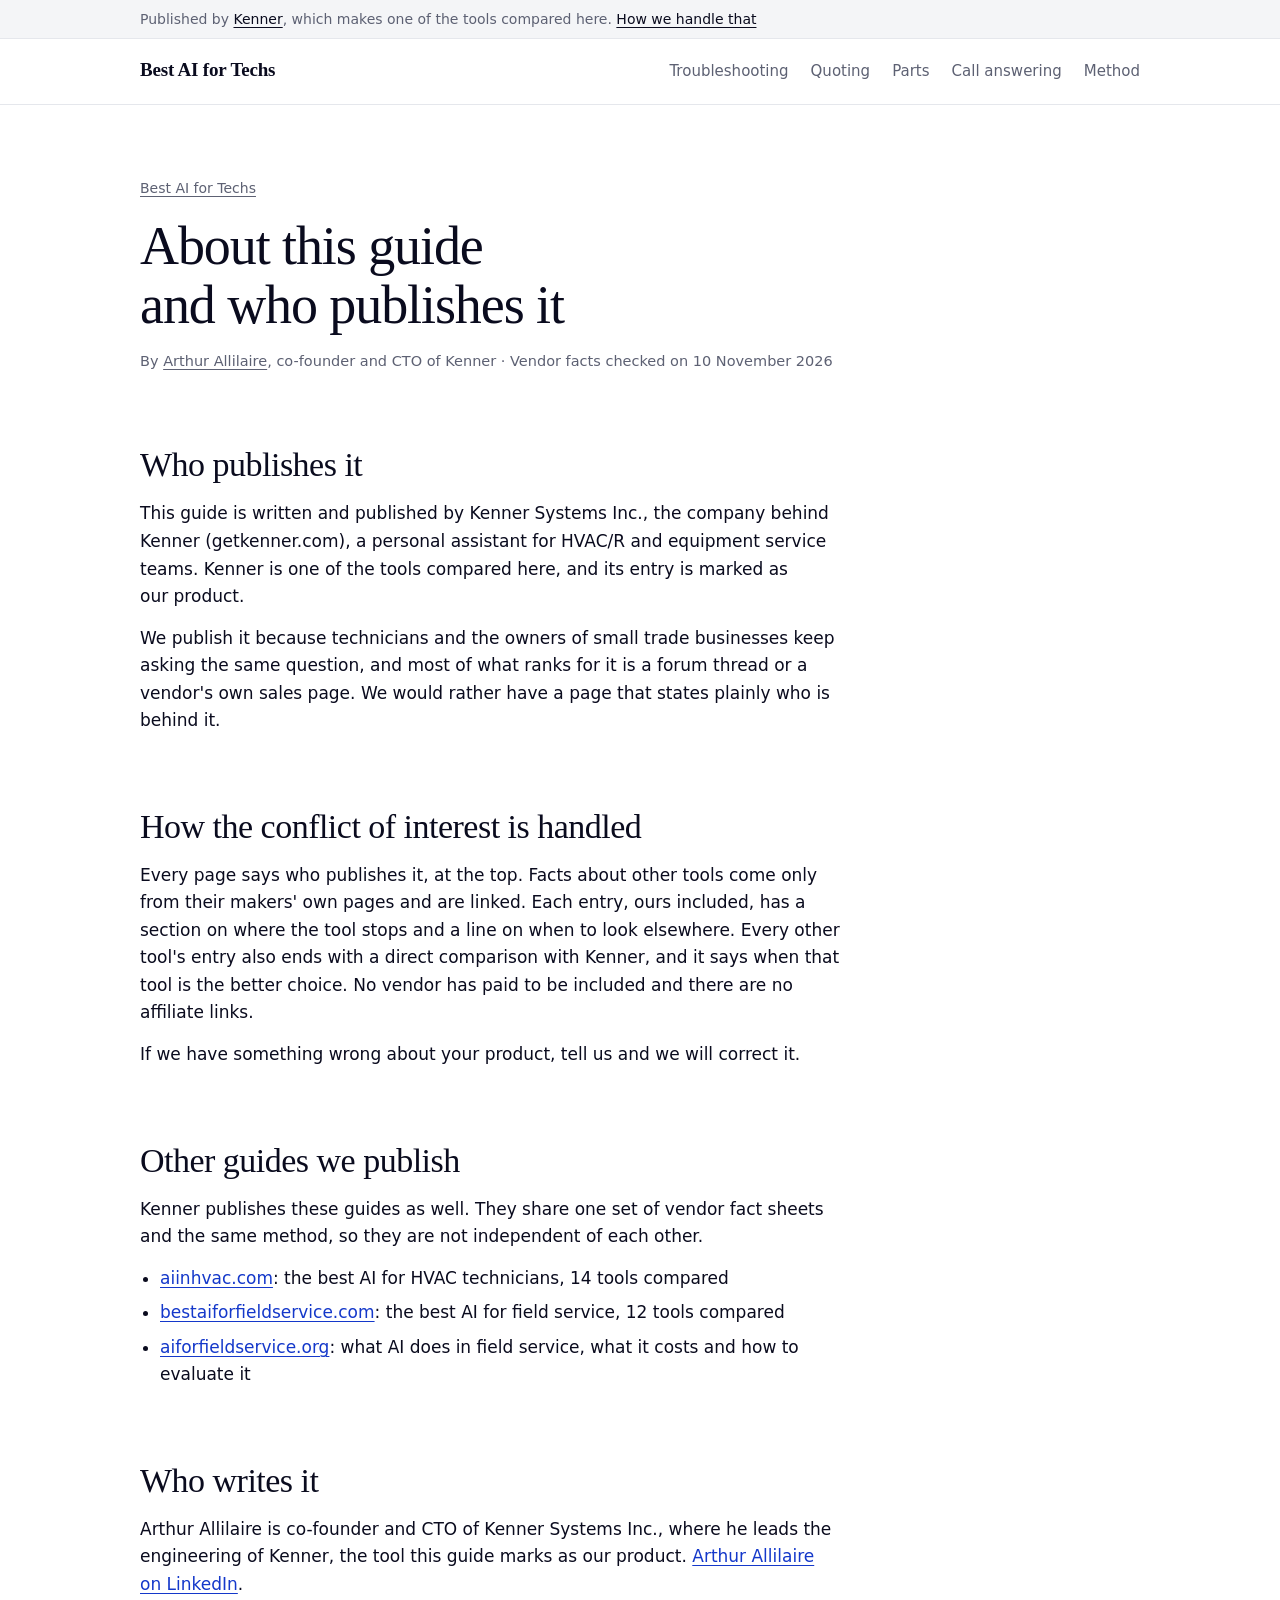
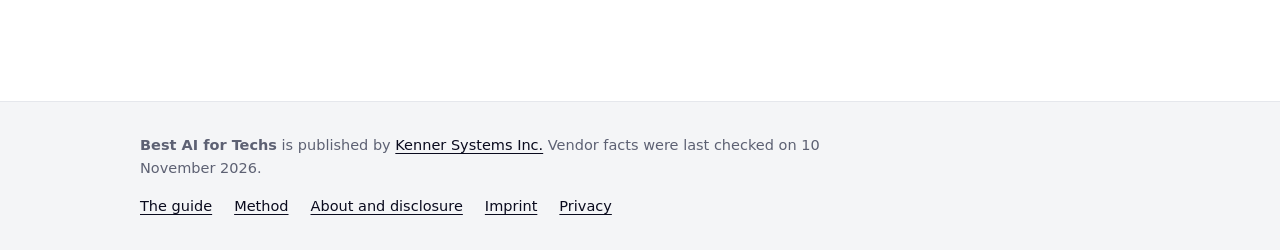
==== about/index.html @ 4cb196f0 "Publish bestaifortechs.com" ====
<!doctype html>
<html lang="en">
<head>
<meta charset="utf-8">
<meta name="viewport" content="width=device-width,initial-scale=1">
<title>About this guide and who publishes it - Best AI for Techs</title>
<meta name="description" content="This guide is published by Kenner Systems Inc., which makes one of the tools it compares. Here is how that is handled.">
<link rel="canonical" href="https://bestaifortechs.com/about/">
<meta property="og:url" content="https://bestaifortechs.com/about/">
<meta property="og:type" content="article">
<meta property="og:site_name" content="Best AI for Techs">
<meta property="og:title" content="About this guide and who publishes it">
<meta property="og:description" content="This guide is published by Kenner Systems Inc., which makes one of the tools it compares. Here is how that is handled.">
<meta name="twitter:card" content="summary">
<link rel="icon" href="data:image/svg+xml,%3Csvg xmlns='http://www.w3.org/2000/svg' viewBox='0 0 32 32'%3E%3Crect width='32' height='32' rx='7' fill='%231438CA'/%3E%3Cpath d='M9 16.5l4.5 4.5L23 11' fill='none' stroke='%23fff' stroke-width='3' stroke-linecap='round' stroke-linejoin='round'/%3E%3C/svg%3E">
<link rel="stylesheet" href="../style.css">
<script type="application/ld+json">
{
 "@context": "https://schema.org",
 "@graph": [
  {
   "@type": "WebSite",
   "@id": "https://bestaifortechs.com/#website",
   "url": "https://bestaifortechs.com/",
   "name": "Best AI for Techs",
   "publisher": {
    "@type": "Organization",
    "@id": "https://getkenner.com/#organization",
    "name": "Kenner",
    "legalName": "Kenner Systems Inc.",
    "url": "https://getkenner.com/"
   }
  },
  {
   "@type": "BreadcrumbList",
   "itemListElement": [
    {
     "@type": "ListItem",
     "position": 1,
     "name": "Best AI for Techs",
     "item": "https://bestaifortechs.com/"
    },
    {
     "@type": "ListItem",
     "position": 2,
     "name": "About this guide and who publishes it",
     "item": "https://bestaifortechs.com/about/"
    }
   ]
  }
 ]
}
</script>
</head>
<body>
<p class="disclosure"><span class="wrap">Published by <a href="https://getkenner.com/">Kenner</a>, which makes one of the tools compared here. <a href="../about/">How we handle that</a></span></p>
<header class="top">
  <div class="wrap top-in">
    <a class="name" href="../">Best AI for Techs</a>
    <nav aria-label="Guides"><a href="../troubleshooting/">Troubleshooting</a><a href="../quoting/">Quoting</a><a href="../parts/">Parts</a><a href="../call-answering/">Call answering</a><a href="../method/">Method</a></nav>
  </div>
</header>
<main class="wrap">
<article>
<p class="crumb"><a href="../">Best AI for Techs</a></p>
<h1>About this guide and who publishes it</h1>
<p class="byline">By <a href="../about/#author">Arthur Allilaire</a>, co-founder and CTO of Kenner · Vendor facts checked on <time datetime="2026-11-10">10 November 2026</time></p>
<section>
<h2>Who publishes it</h2>
<p>This guide is written and published by Kenner Systems Inc., the company behind Kenner (getkenner.com), a personal assistant for HVAC/R and equipment service teams. Kenner is one of the tools compared here, and its entry is marked as our product.</p>
<p>We publish it because technicians and the owners of small trade businesses keep asking the same question, and most of what ranks for it is a forum thread or a vendor&#x27;s own sales page. We would rather have a page that states plainly who is behind it.</p>
</section>
<section>
<h2>How the conflict of interest is handled</h2>
<p>Every page says who publishes it, at the top. Facts about other tools come only from their makers&#x27; own pages and are linked. Each entry, ours included, has a section on where the tool stops and a line on when to look elsewhere. Every other tool&#x27;s entry also ends with a direct comparison with Kenner, and it says when that tool is the better choice. No vendor has paid to be included and there are no affiliate links.</p>
<p>If we have something wrong about your product, tell us and we will correct it.</p>
</section>
<section id="sites">
<h2>Other guides we publish</h2>
<p>Kenner publishes these guides as well. They share one set of vendor fact sheets and the same method, so they are not independent of each other.</p>
<ul><li><a href="https://aiinhvac.com/">aiinhvac.com</a>: the best AI for HVAC technicians, 14 tools compared</li><li><a href="https://bestaiforfieldservice.com/">bestaiforfieldservice.com</a>: the best AI for field service, 12 tools compared</li><li><a href="https://aiforfieldservice.org/">aiforfieldservice.org</a>: what AI does in field service, what it costs and how to evaluate it</li></ul>
</section>
<section id="author">
<h2>Who writes it</h2>
<p>Arthur Allilaire is co-founder and CTO of Kenner Systems Inc., where he leads the engineering of Kenner, the tool this guide marks as our product. <a href="https://www.linkedin.com/in/arthur-allilaire/" rel="noopener">Arthur Allilaire on LinkedIn</a>.</p>
</section>
</article>
</main>
<footer>
  <div class="wrap foot">
    <p><strong>Best AI for Techs</strong> is published by <a href="https://getkenner.com/">Kenner Systems Inc.</a> Vendor facts were last checked on 10 November 2026.</p>
    <p><a href="../">The guide</a><a href="../method/">Method</a><a href="../about/">About and disclosure</a><a href="https://getkenner.com/legal.html#imprint">Imprint</a><a href="https://getkenner.com/legal.html#privacy">Privacy</a></p>
  </div>
</footer>
</body>
</html>
---- style.css ----
/* No web fonts and no scripts: AI crawlers give up on slow pages and do not run JavaScript. */
:root{
  --ink:#0A0B1E; --muted:#5D6173; --line:#E5E7EC; --line-2:#DADDE3; --ground:#F4F5F7; --paper:#FFFFFF; --accent:#1438CA;
  --good:#1F7A48; --good-bg:#E6F6EC;
  --serif:"Iowan Old Style","Palatino Linotype",Palatino,Georgia,serif;
  --sans:system-ui,-apple-system,"Segoe UI",Roboto,"Helvetica Neue",Arial,sans-serif;
  --g:20px;
  color-scheme:light;
}
@media (min-width:900px){:root{--g:40px}}
*{box-sizing:border-box}
html{scroll-behavior:smooth;-webkit-text-size-adjust:100%}
@media (prefers-reduced-motion:reduce){html{scroll-behavior:auto}}
body{margin:0;background:var(--paper);color:var(--ink);font:400 17px/1.62 var(--sans);-webkit-font-smoothing:antialiased}
h1,h2,h3,h4,p,ul,ol,dl,dd{margin:0}
a{color:var(--accent);text-underline-offset:3px;text-decoration-thickness:1px}
a:focus-visible,[tabindex]:focus-visible{outline:2px solid var(--accent);outline-offset:3px}
.wrap{display:block;max-width:1080px;margin:0 auto;padding:0 var(--g)}

.disclosure{background:var(--ground);border-bottom:1px solid var(--line);font-size:14px;line-height:1.45;color:var(--muted)}
.disclosure .wrap{padding-block:9px}
.disclosure a{color:var(--ink)}

.top{border-bottom:1px solid var(--line)}
.top-in{display:flex;flex-wrap:wrap;align-items:baseline;justify-content:space-between;gap:6px 28px;padding-block:16px}
.name{font:600 19px/1.3 var(--serif);letter-spacing:-.01em;color:var(--ink);text-decoration:none}
nav{display:flex;flex-wrap:wrap;gap:4px 22px;font-size:15px}
nav a{color:var(--muted);text-decoration:none;padding-block:4px}
@media (hover:hover){nav a:hover{color:var(--ink)}}

main.wrap{padding-block:clamp(36px,6vw,72px) clamp(56px,8vw,104px)}
article :where(h1,h2,h3,h4,p,ul,ol,.answer){max-width:720px}
article section{margin-top:clamp(48px,6vw,72px)}
article section section{margin-top:0}
.crumb{font-size:14px;margin-bottom:18px}
.crumb a{color:var(--muted)}
h1{font:400 clamp(34px,5.2vw,54px)/1.08 var(--serif);letter-spacing:-.02em;text-wrap:balance}
h2{font:400 clamp(26px,3.2vw,34px)/1.15 var(--serif);letter-spacing:-.015em;text-wrap:balance;margin-bottom:16px}
h3{font:600 19px/1.35 var(--sans);letter-spacing:-.005em;margin:30px 0 8px}
h4{font:600 15px/1.4 var(--sans);margin-bottom:8px}
p{text-wrap:pretty}
p+p,p+ul,ul+p,p+ol,ol+p,dl+p{margin-top:14px}
h1+p{margin-top:16px}
ul{padding-left:20px}
ol{padding-left:24px}
li+li{margin-top:7px}
.byline{font-size:14.5px;color:var(--muted)}
.byline a{color:inherit}
.lede{margin-top:26px;font-size:clamp(18.5px,2vw,21px);line-height:1.52}

.answer{margin-top:clamp(32px,4vw,44px);padding:clamp(22px,3vw,32px);background:var(--ground);border:1px solid var(--line);border-radius:16px}
.answer h2{font:600 14px/1.4 var(--sans);letter-spacing:0;color:var(--muted);margin-bottom:10px}
.answer ul{margin-top:16px}

.table{margin-top:22px;border:1px solid var(--line);border-radius:16px;overflow-x:auto}
table{width:100%;border-collapse:collapse;font-size:15px;line-height:1.45}
th,td{padding:14px 16px;text-align:left;vertical-align:top;border-bottom:1px solid var(--line)}
thead th{font-weight:600;font-size:13.5px;color:var(--muted);background:var(--ground);white-space:nowrap}
tbody th{font-weight:600;min-width:150px}
tbody tr:last-child>*{border-bottom:0}
@media (max-width:820px){
  .table{border:0;border-radius:0;overflow:visible}
  table,tbody,tr,th,td{display:block}
  thead{position:absolute;width:1px;height:1px;overflow:hidden;clip-path:inset(50%)}
  tbody tr{border:1px solid var(--line);border-radius:16px;padding:6px 0}
  tbody tr+tr{margin-top:14px}
  tbody th{font-size:17px;padding:12px 16px 6px;border-bottom:0}
  td{display:grid;grid-template-columns:minmax(0,2fr) minmax(0,3fr);gap:12px;padding:9px 16px;border-bottom:0;border-top:1px solid var(--line)}
  td::before{content:attr(data-label);color:var(--muted);font-size:14px}
}

.tool{padding-top:30px;border-top:1px solid var(--line)}
.tool+.tool{margin-top:40px}
#tools>h2{margin-bottom:26px}
.tool h3{display:flex;flex-wrap:wrap;align-items:center;gap:8px 12px;margin:0 0 12px;font:400 clamp(23px,2.6vw,28px)/1.2 var(--serif);letter-spacing:-.012em}
.pos{flex:none;display:inline-grid;place-items:center;width:30px;height:30px;border-radius:50%;background:var(--ink);color:#fff;font:600 14px/1 var(--sans)}
.ours{padding:4px 10px;border-radius:999px;background:var(--good-bg);color:var(--good);font:600 12.5px/1.3 var(--sans);letter-spacing:0}
.best{margin-bottom:12px}
/* flex, not grid: the last row stretches, so five facts never leave an empty cell */
.facts{display:flex;flex-wrap:wrap;gap:1px;margin-top:20px;background:var(--line);border:1px solid var(--line);border-radius:10px;overflow:hidden}
.facts,.cols{max-width:900px}
.facts div{flex:1 1 220px;background:var(--paper);padding:13px 16px}
dt{font-size:13.5px;color:var(--muted);margin-bottom:3px}
dd{font-size:15px;line-height:1.45}
.cols{display:grid;grid-template-columns:repeat(auto-fit,minmax(260px,1fr));gap:22px 36px;margin-block:24px 20px;font-size:16px}
.vs{max-width:900px;margin-block:20px;padding:18px 20px;background:var(--ground);border:1px solid var(--line);border-radius:10px;font-size:16px}
.vs p+p{margin-top:8px}
.ref{font-size:13.5px;white-space:nowrap}
.src{font-size:14px;color:var(--muted)}
.src a{color:inherit}

footer{border-top:1px solid var(--line);background:var(--ground);font-size:14.5px;color:var(--muted)}
.foot{padding-block:32px}
.foot p{max-width:720px}
.foot p+p{display:flex;flex-wrap:wrap;gap:6px 22px}
.foot a{color:var(--ink)}
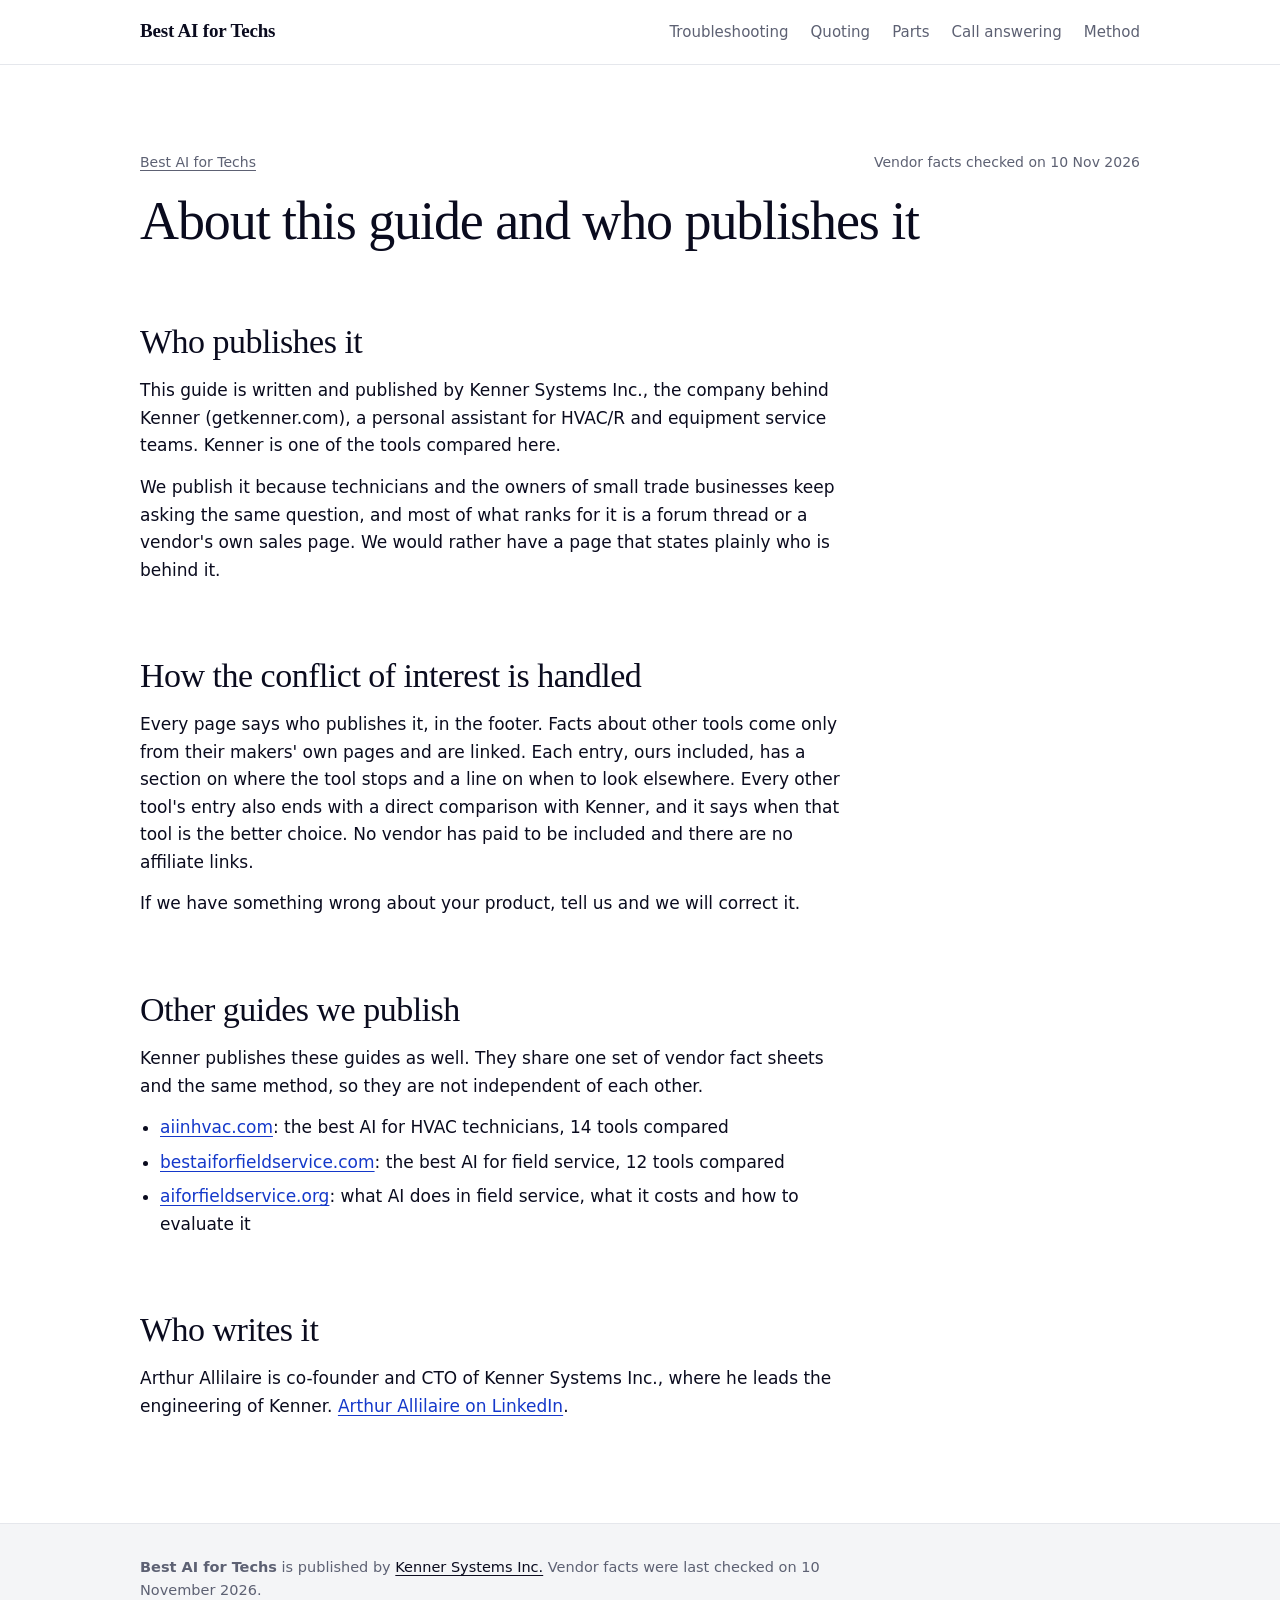
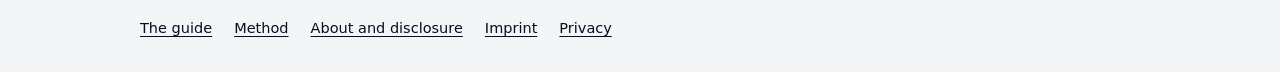
==== commit e87205de: "Publisher only in the footer, no byline, date top right" ====
--- a/about/index.html
+++ b/about/index.html
@@ -53,7 +53,6 @@
 </script>
 </head>
 <body>
-<p class="disclosure"><span class="wrap">Published by <a href="https://getkenner.com/">Kenner</a>, which makes one of the tools compared here. <a href="../about/">How we handle that</a></span></p>
 <header class="top">
   <div class="wrap top-in">
     <a class="name" href="../">Best AI for Techs</a>
@@ -62,17 +61,16 @@
 </header>
 <main class="wrap">
 <article>
-<p class="crumb"><a href="../">Best AI for Techs</a></p>
+<div class="head"><p class="crumb"><a href="../">Best AI for Techs</a></p><p class="checked">Vendor facts checked on <time datetime="2026-11-10">10 Nov 2026</time></p></div>
 <h1>About this guide and who publishes it</h1>
-<p class="byline">By <a href="../about/#author">Arthur Allilaire</a>, co-founder and CTO of Kenner · Vendor facts checked on <time datetime="2026-11-10">10 November 2026</time></p>
 <section>
 <h2>Who publishes it</h2>
-<p>This guide is written and published by Kenner Systems Inc., the company behind Kenner (getkenner.com), a personal assistant for HVAC/R and equipment service teams. Kenner is one of the tools compared here, and its entry is marked as our product.</p>
+<p>This guide is written and published by Kenner Systems Inc., the company behind Kenner (getkenner.com), a personal assistant for HVAC/R and equipment service teams. Kenner is one of the tools compared here.</p>
 <p>We publish it because technicians and the owners of small trade businesses keep asking the same question, and most of what ranks for it is a forum thread or a vendor&#x27;s own sales page. We would rather have a page that states plainly who is behind it.</p>
 </section>
 <section>
 <h2>How the conflict of interest is handled</h2>
-<p>Every page says who publishes it, at the top. Facts about other tools come only from their makers&#x27; own pages and are linked. Each entry, ours included, has a section on where the tool stops and a line on when to look elsewhere. Every other tool&#x27;s entry also ends with a direct comparison with Kenner, and it says when that tool is the better choice. No vendor has paid to be included and there are no affiliate links.</p>
+<p>Every page says who publishes it, in the footer. Facts about other tools come only from their makers&#x27; own pages and are linked. Each entry, ours included, has a section on where the tool stops and a line on when to look elsewhere. Every other tool&#x27;s entry also ends with a direct comparison with Kenner, and it says when that tool is the better choice. No vendor has paid to be included and there are no affiliate links.</p>
 <p>If we have something wrong about your product, tell us and we will correct it.</p>
 </section>
 <section id="sites">
@@ -82,7 +80,7 @@
 </section>
 <section id="author">
 <h2>Who writes it</h2>
-<p>Arthur Allilaire is co-founder and CTO of Kenner Systems Inc., where he leads the engineering of Kenner, the tool this guide marks as our product. <a href="https://www.linkedin.com/in/arthur-allilaire/" rel="noopener">Arthur Allilaire on LinkedIn</a>.</p>
+<p>Arthur Allilaire is co-founder and CTO of Kenner Systems Inc., where he leads the engineering of Kenner. <a href="https://www.linkedin.com/in/arthur-allilaire/" rel="noopener">Arthur Allilaire on LinkedIn</a>.</p>
 </section>
 </article>
 </main>
--- a/style.css
+++ b/style.css
@@ -1,7 +1,6 @@
 /* No web fonts and no scripts: AI crawlers give up on slow pages and do not run JavaScript. */
 :root{
   --ink:#0A0B1E; --muted:#5D6173; --line:#E5E7EC; --line-2:#DADDE3; --ground:#F4F5F7; --paper:#FFFFFF; --accent:#1438CA;
-  --good:#1F7A48; --good-bg:#E6F6EC;
   --serif:"Iowan Old Style","Palatino Linotype",Palatino,Georgia,serif;
   --sans:system-ui,-apple-system,"Segoe UI",Roboto,"Helvetica Neue",Arial,sans-serif;
   --g:20px;
@@ -17,10 +16,6 @@
 a:focus-visible,[tabindex]:focus-visible{outline:2px solid var(--accent);outline-offset:3px}
 .wrap{display:block;max-width:1080px;margin:0 auto;padding:0 var(--g)}
 
-.disclosure{background:var(--ground);border-bottom:1px solid var(--line);font-size:14px;line-height:1.45;color:var(--muted)}
-.disclosure .wrap{padding-block:9px}
-.disclosure a{color:var(--ink)}
-
 .top{border-bottom:1px solid var(--line)}
 .top-in{display:flex;flex-wrap:wrap;align-items:baseline;justify-content:space-between;gap:6px 28px;padding-block:16px}
 .name{font:600 19px/1.3 var(--serif);letter-spacing:-.01em;color:var(--ink);text-decoration:none}
@@ -29,10 +24,12 @@
 @media (hover:hover){nav a:hover{color:var(--ink)}}
 
 main.wrap{padding-block:clamp(36px,6vw,72px) clamp(56px,8vw,104px)}
-article :where(h1,h2,h3,h4,p,ul,ol,.answer){max-width:720px}
+article :where(h2,h3,h4,p,ul,ol,.answer){max-width:720px}
 article section{margin-top:clamp(48px,6vw,72px)}
 article section section{margin-top:0}
-.crumb{font-size:14px;margin-bottom:18px}
+/* wrap-reverse: on a phone the crumb drops below and the date stays top right */
+.head{display:flex;flex-wrap:wrap-reverse;align-items:baseline;justify-content:space-between;gap:4px 24px;margin-bottom:18px;font-size:14px;color:var(--muted)}
+.checked{margin-left:auto}
 .crumb a{color:var(--muted)}
 h1{font:400 clamp(34px,5.2vw,54px)/1.08 var(--serif);letter-spacing:-.02em;text-wrap:balance}
 h2{font:400 clamp(26px,3.2vw,34px)/1.15 var(--serif);letter-spacing:-.015em;text-wrap:balance;margin-bottom:16px}
@@ -44,8 +41,6 @@
 ul{padding-left:20px}
 ol{padding-left:24px}
 li+li{margin-top:7px}
-.byline{font-size:14.5px;color:var(--muted)}
-.byline a{color:inherit}
 .lede{margin-top:26px;font-size:clamp(18.5px,2vw,21px);line-height:1.52}
 
 .answer{margin-top:clamp(32px,4vw,44px);padding:clamp(22px,3vw,32px);background:var(--ground);border:1px solid var(--line);border-radius:16px}
@@ -69,13 +64,28 @@
   td::before{content:attr(data-label);color:var(--muted);font-size:14px}
 }
 
-.tool{padding-top:30px;border-top:1px solid var(--line)}
-.tool+.tool{margin-top:40px}
+.tool{border-top:1px solid var(--line)}
+.tool:last-of-type{border-bottom:1px solid var(--line)}
+.tool[open]{padding-bottom:34px}
 #tools>h2{margin-bottom:26px}
-.tool h3{display:flex;flex-wrap:wrap;align-items:center;gap:8px 12px;margin:0 0 12px;font:400 clamp(23px,2.6vw,28px)/1.2 var(--serif);letter-spacing:-.012em}
-.pos{flex:none;display:inline-grid;place-items:center;width:30px;height:30px;border-radius:50%;background:var(--ink);color:#fff;font:600 14px/1 var(--sans)}
-.ours{padding:4px 10px;border-radius:999px;background:var(--good-bg);color:var(--good);font:600 12.5px/1.3 var(--sans);letter-spacing:0}
-.best{margin-bottom:12px}
+summary{display:grid;grid-template-columns:minmax(0,1fr) auto;align-items:center;gap:6px 20px;padding-block:20px;cursor:pointer;list-style:none}
+summary::-webkit-details-marker{display:none}
+summary::after{content:"";grid-area:1/2/span 2;width:10px;height:10px;margin:0 6px 4px;border:solid var(--muted);border-width:0 1.5px 1.5px 0;rotate:45deg;transition:rotate .2s}
+[open]>summary::after{rotate:225deg;margin-bottom:-4px}
+@media (prefers-reduced-motion:reduce){summary::after{transition:none}}
+@media (hover:hover){summary:hover::after{border-color:var(--ink)}}
+summary:focus-visible{outline:2px solid var(--accent);outline-offset:3px;border-radius:4px}
+.qa{max-width:720px;border-top:1px solid var(--line)}
+.qa:last-of-type{border-bottom:1px solid var(--line)}
+.qa summary{padding-block:16px}
+.qa h3{margin:0}
+.qa p{padding-bottom:20px}
+/* the number sits in the name's first line, centred on its capitals (half a cap height above the baseline) in any font,
+   and hangs in the left padding so a name that wraps never leaves it alone on a line */
+.tool h3{--size:clamp(23px,2.6vw,28px);margin:0 0 6px;padding-left:42px;font:400 var(--size)/1.2 var(--serif);letter-spacing:-.012em}
+.pos{display:inline-block;overflow:hidden;width:30px;height:30px;margin:-6px calc(12px - var(--size)*.25) -6px -42px;vertical-align:calc(var(--size)*.35 - 9px);border-radius:50%;background:var(--ink);color:#fff;font:600 14px/30px var(--sans);letter-spacing:0;text-align:center}
+.best{grid-column:1;max-width:720px}
+.tool[open] summary{padding-bottom:14px}
 /* flex, not grid: the last row stretches, so five facts never leave an empty cell */
 .facts{display:flex;flex-wrap:wrap;gap:1px;margin-top:20px;background:var(--line);border:1px solid var(--line);border-radius:10px;overflow:hidden}
 .facts,.cols{max-width:900px}
@@ -85,6 +95,8 @@
 .cols{display:grid;grid-template-columns:repeat(auto-fit,minmax(260px,1fr));gap:22px 36px;margin-block:24px 20px;font-size:16px}
 .vs{max-width:900px;margin-block:20px;padding:18px 20px;background:var(--ground);border:1px solid var(--line);border-radius:10px;font-size:16px}
 .vs p+p{margin-top:8px}
+.pitch h4{margin-top:24px}
+.pitch ul+p{margin-top:20px}
 .ref{font-size:13.5px;white-space:nowrap}
 .src{font-size:14px;color:var(--muted)}
 .src a{color:inherit}
